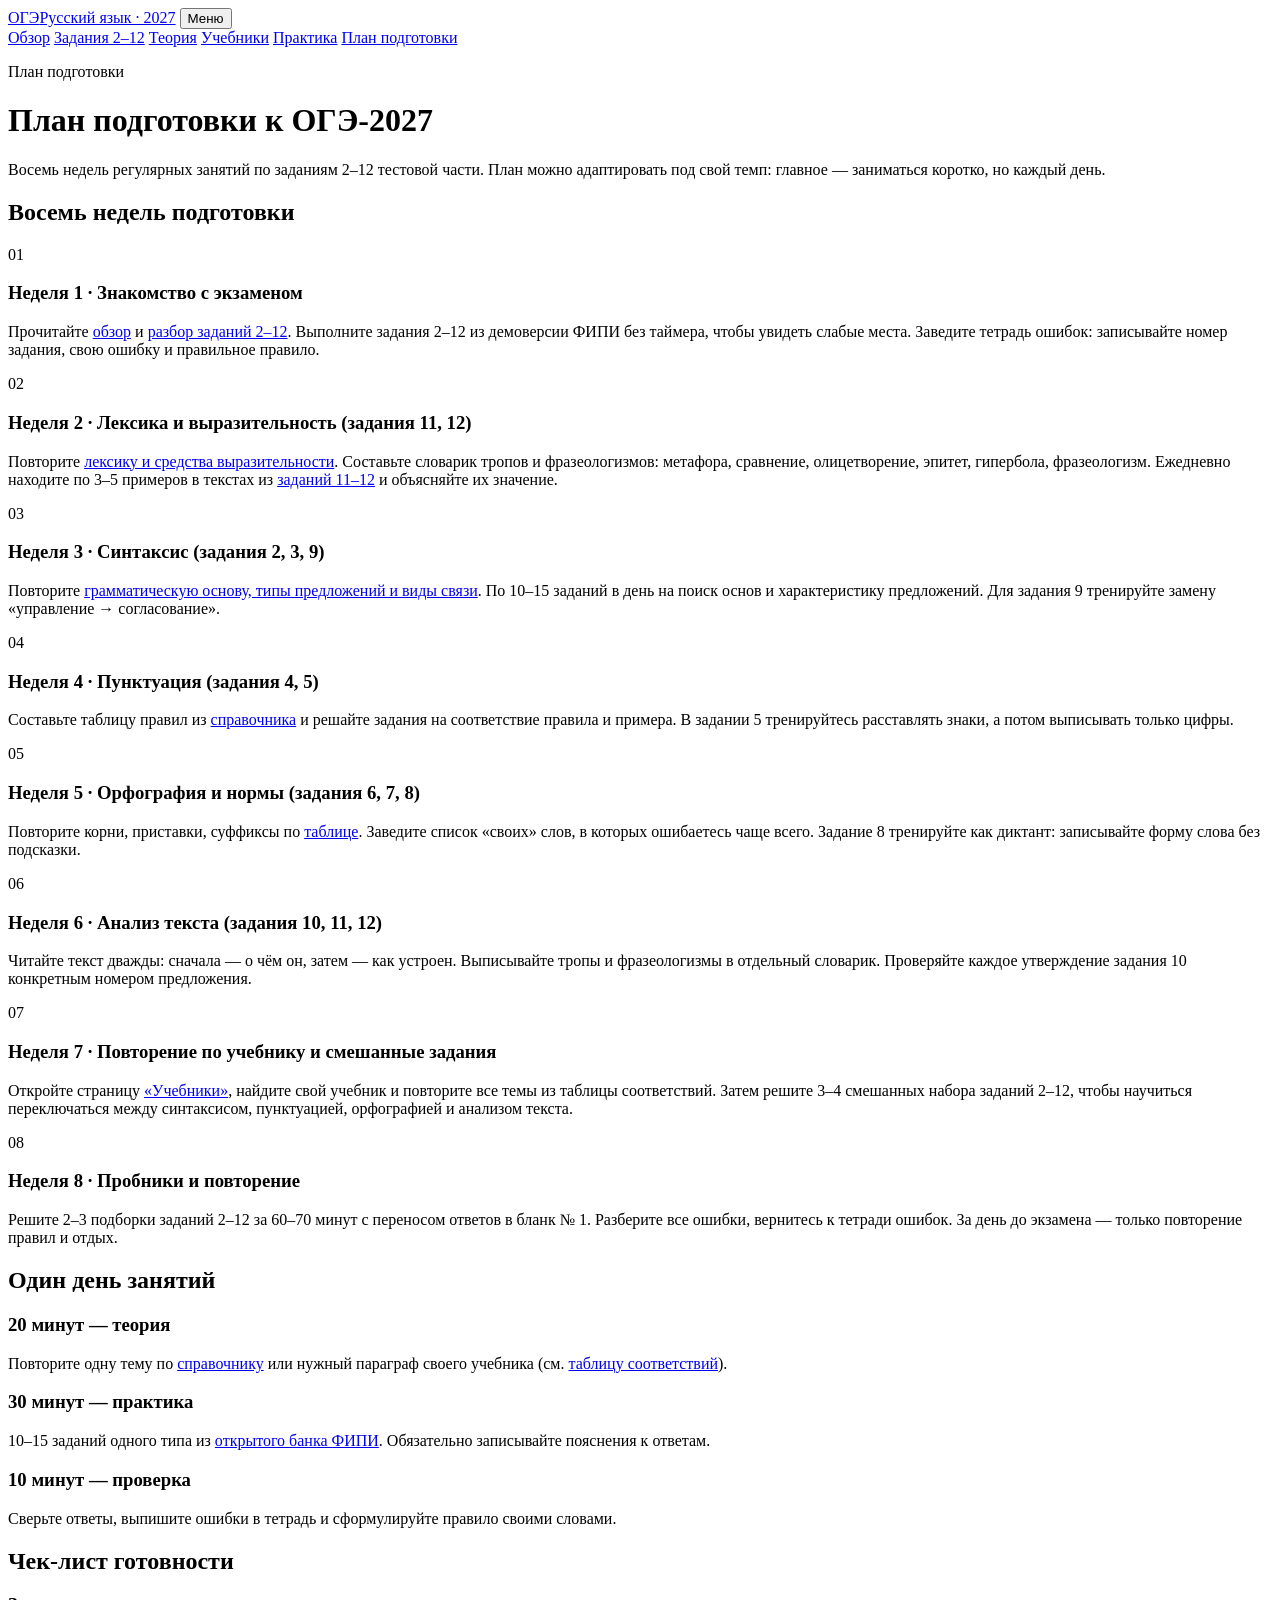
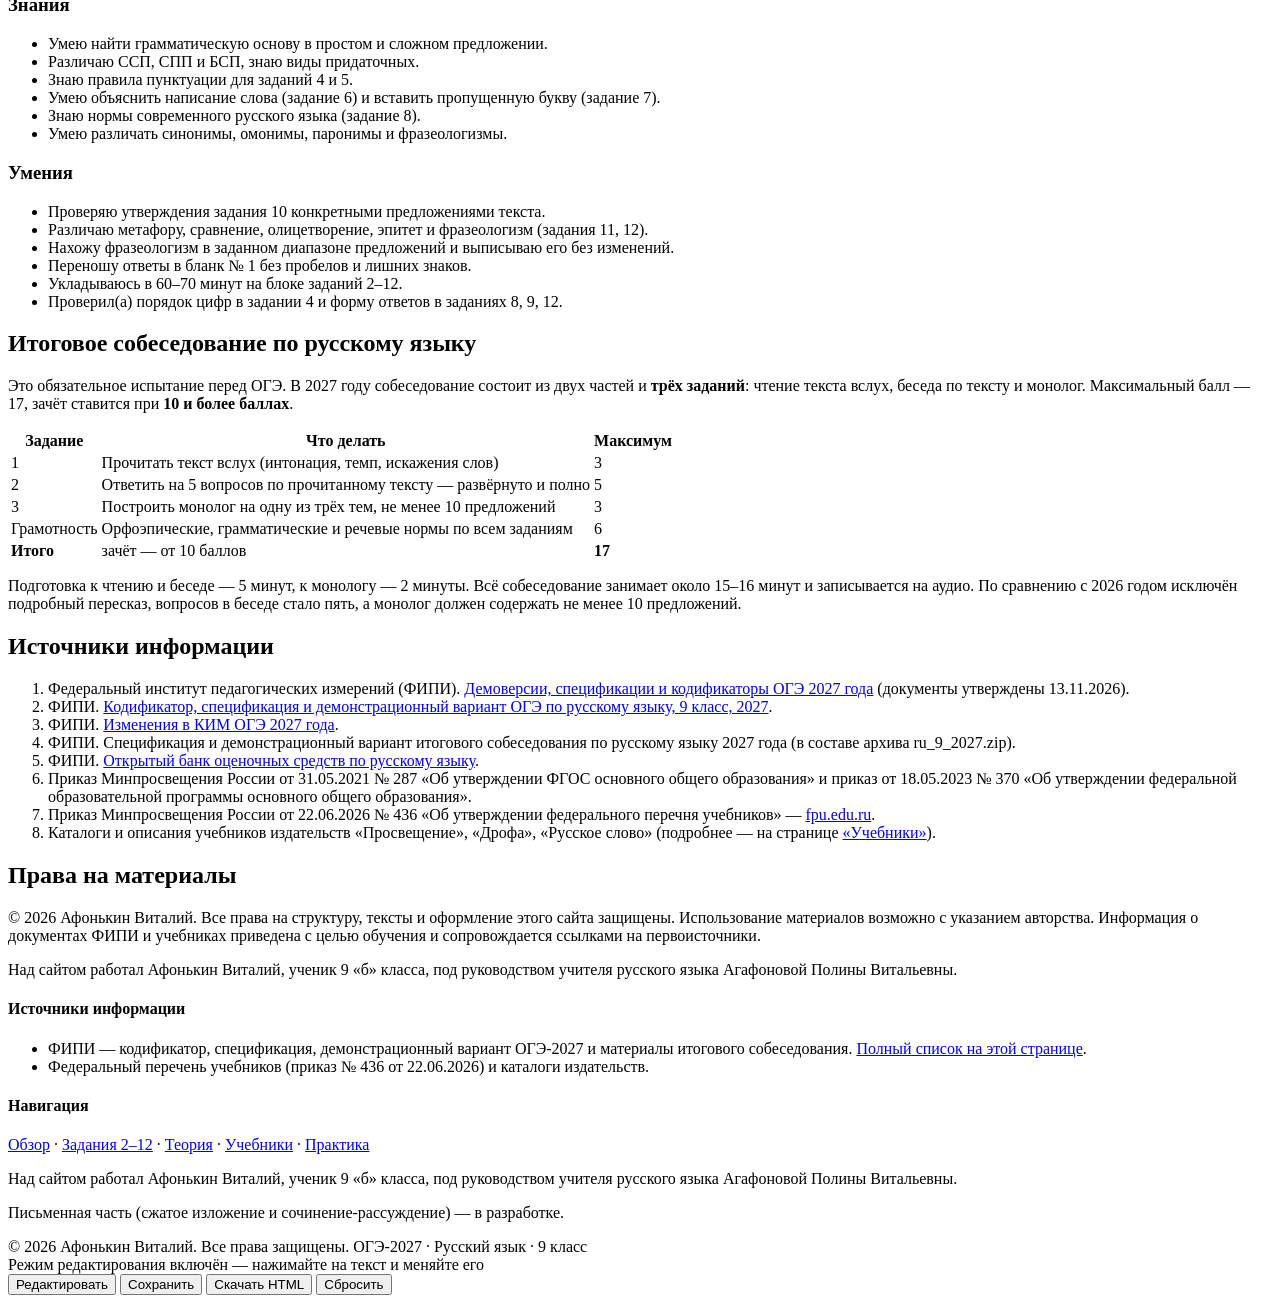
==== plan.html @ f027f38f "Add files via upload" ====
<!doctype html>
<html lang="ru">
<head>
  <meta charset="utf-8">
  <meta name="viewport" content="width=device-width, initial-scale=1">
  <meta name="description" content="План подготовки к заданиям 2–12 ОГЭ по русскому языку 2027: 8 недель, ежедневный режим, чек-листы, источники.">
  <title>ОГЭ‑2027 · Русский язык · План подготовки</title>
  <link rel="stylesheet" href="assets/styles.css">
  <script src="assets/app.js" defer></script>
</head>
<body>

<header class="site-header">
  <div class="wrap header-inner">
    <a class="brand" href="index.html"><span class="brand-mark">ОГЭ</span><span class="brand-name">Русский язык · 2027</span></a>
    <button class="menu-toggle" aria-expanded="false">Меню</button>
    <nav class="nav" aria-label="Основная навигация">
      <a href="index.html">Обзор</a>
      <a href="tasks.html">Задания 2–12</a>
      <a href="theory.html">Теория</a>
      <a href="textbooks.html">Учебники</a>
      <a href="practice.html">Практика</a>
      <a href="plan.html">План подготовки</a>
    </nav>
  </div>
</header>

<main class="wrap">
  <div class="page-head">
    <p class="eyebrow" data-editable data-edit-id="plan-eyebrow">План подготовки</p>
    <h1 data-editable data-edit-id="plan-title">План подготовки к ОГЭ‑2027</h1>
    <p class="lead" data-editable data-edit-id="plan-lead">Восемь недель регулярных занятий по заданиям 2–12 тестовой части. План можно адаптировать под свой темп: главное — заниматься коротко, но каждый день.</p>
  </div>

  <h2 data-editable data-edit-id="plan-h2-weeks">Восемь недель подготовки</h2>
  <div class="card">

    <div class="step"><div class="step-num">01</div><div>
      <h3>Неделя 1 · Знакомство с экзаменом</h3>
      <p data-editable data-edit-id="plan-week1">Прочитайте <a href="index.html">обзор</a> и <a href="tasks.html">разбор заданий 2–12</a>. Выполните задания 2–12 из демоверсии ФИПИ без таймера, чтобы увидеть слабые места. Заведите тетрадь ошибок: записывайте номер задания, свою ошибку и правильное правило.</p>
    </div></div>

    <div class="step"><div class="step-num">02</div><div>
      <h3>Неделя 2 · Лексика и выразительность (задания 11, 12)</h3>
      <p data-editable data-edit-id="plan-week2">Повторите <a href="theory.html#phonetics">лексику и средства выразительности</a>. Составьте словарик тропов и фразеологизмов: метафора, сравнение, олицетворение, эпитет, гипербола, фразеологизм. Ежедневно находите по 3–5 примеров в текстах из <a href="tasks.html#task11">заданий 11–12</a> и объясняйте их значение.</p>
    </div></div>

    <div class="step"><div class="step-num">03</div><div>
      <h3>Неделя 3 · Синтаксис (задания 2, 3, 9)</h3>
      <p data-editable data-edit-id="plan-week3">Повторите <a href="theory.html#syntax">грамматическую основу, типы предложений и виды связи</a>. По 10–15 заданий в день на поиск основ и характеристику предложений. Для задания 9 тренируйте замену «управление → согласование».</p>
    </div></div>

    <div class="step"><div class="step-num">04</div><div>
      <h3>Неделя 4 · Пунктуация (задания 4, 5)</h3>
      <p data-editable data-edit-id="plan-week4">Составьте таблицу правил из <a href="theory.html#punctuation">справочника</a> и решайте задания на соответствие правила и примера. В задании 5 тренируйтесь расставлять знаки, а потом выписывать только цифры.</p>
    </div></div>

    <div class="step"><div class="step-num">05</div><div>
      <h3>Неделя 5 · Орфография и нормы (задания 6, 7, 8)</h3>
      <p data-editable data-edit-id="plan-week5">Повторите корни, приставки, суффиксы по <a href="theory.html#orthography">таблице</a>. Заведите список «своих» слов, в которых ошибаетесь чаще всего. Задание 8 тренируйте как диктант: записывайте форму слова без подсказки.</p>
    </div></div>

    <div class="step"><div class="step-num">06</div><div>
      <h3>Неделя 6 · Анализ текста (задания 10, 11, 12)</h3>
      <p data-editable data-edit-id="plan-week6">Читайте текст дважды: сначала — о чём он, затем — как устроен. Выписывайте тропы и фразеологизмы в отдельный словарик. Проверяйте каждое утверждение задания 10 конкретным номером предложения.</p>
    </div></div>

    <div class="step"><div class="step-num">07</div><div>
      <h3>Неделя 7 · Повторение по учебнику и смешанные задания</h3>
      <p data-editable data-edit-id="plan-week7">Откройте страницу <a href="textbooks.html">«Учебники»</a>, найдите свой учебник и повторите все темы из таблицы соответствий. Затем решите 3–4 смешанных набора заданий 2–12, чтобы научиться переключаться между синтаксисом, пунктуацией, орфографией и анализом текста.</p>
    </div></div>

    <div class="step"><div class="step-num">08</div><div>
      <h3>Неделя 8 · Пробники и повторение</h3>
      <p data-editable data-edit-id="plan-week8">Решите 2–3 подборки заданий 2–12 за 60–70 минут с переносом ответов в бланк № 1. Разберите все ошибки, вернитесь к тетради ошибок. За день до экзамена — только повторение правил и отдых.</p>
    </div></div>

  </div>

  <h2 data-editable data-edit-id="plan-h2-day">Один день занятий</h2>
  <div class="grid grid-3">
    <div class="card">
      <h3>20 минут — теория</h3>
      <p data-editable data-edit-id="plan-day-theory">Повторите одну тему по <a href="theory.html">справочнику</a> или нужный параграф своего учебника (см. <a href="textbooks.html">таблицу соответствий</a>).</p>
    </div>
    <div class="card">
      <h3>30 минут — практика</h3>
      <p data-editable data-edit-id="plan-day-practice">10–15 заданий одного типа из <a href="https://oge.fipi.ru/bank/index.php?proj=BD98FF424631BFE24D6010A4B1266CA8" target="_blank" rel="noopener">открытого банка ФИПИ</a>. Обязательно записывайте пояснения к ответам.</p>
    </div>
    <div class="card">
      <h3>10 минут — проверка</h3>
      <p data-editable data-edit-id="plan-day-check">Сверьте ответы, выпишите ошибки в тетрадь и сформулируйте правило своими словами.</p>
    </div>
  </div>

  <h2 data-editable data-edit-id="plan-h2-checklist">Чек-лист готовности</h2>
  <div class="grid grid-2">
    <div class="card">
      <h3>Знания</h3>
      <ul class="checklist" data-editable data-edit-id="plan-knowledge">
        <li>Умею найти грамматическую основу в простом и сложном предложении.</li>
        <li>Различаю ССП, СПП и БСП, знаю виды придаточных.</li>
        <li>Знаю правила пунктуации для заданий 4 и 5.</li>
        <li>Умею объяснить написание слова (задание 6) и вставить пропущенную букву (задание 7).</li>
        <li>Знаю нормы современного русского языка (задание 8).</li>
        <li>Умею различать синонимы, омонимы, паронимы и фразеологизмы.</li>
      </ul>
    </div>
    <div class="card">
      <h3>Умения</h3>
      <ul class="checklist" data-editable data-edit-id="plan-skills">
        <li>Проверяю утверждения задания 10 конкретными предложениями текста.</li>
        <li>Различаю метафору, сравнение, олицетворение, эпитет и фразеологизм (задания 11, 12).</li>
        <li>Нахожу фразеологизм в заданном диапазоне предложений и выписываю его без изменений.</li>
        <li>Переношу ответы в бланк № 1 без пробелов и лишних знаков.</li>
        <li>Укладываюсь в 60–70 минут на блоке заданий 2–12.</li>
        <li>Проверил(а) порядок цифр в задании 4 и форму ответов в заданиях 8, 9, 12.</li>
      </ul>
    </div>
  </div>

  <h2 data-editable data-edit-id="plan-h2-sobesed">Итоговое собеседование по русскому языку</h2>
  <div class="card">
    <p data-editable data-edit-id="plan-sobesed-intro">Это обязательное испытание перед ОГЭ. В 2027 году собеседование состоит из двух частей и <strong>трёх заданий</strong>: чтение текста вслух, беседа по тексту и монолог. Максимальный балл — 17, зачёт ставится при <strong>10 и более баллах</strong>.</p>
    <div class="table-wrap" style="margin-top:16px">
      <table>
        <thead><tr><th>Задание</th><th>Что делать</th><th>Максимум</th></tr></thead>
        <tbody>
          <tr><td>1</td><td>Прочитать текст вслух (интонация, темп, искажения слов)</td><td>3</td></tr>
          <tr><td>2</td><td>Ответить на 5 вопросов по прочитанному тексту — развёрнуто и полно</td><td>5</td></tr>
          <tr><td>3</td><td>Построить монолог на одну из трёх тем, не менее 10 предложений</td><td>3</td></tr>
          <tr><td>Грамотность</td><td>Орфоэпические, грамматические и речевые нормы по всем заданиям</td><td>6</td></tr>
          <tr><td><strong>Итого</strong></td><td>зачёт — от 10 баллов</td><td><strong>17</strong></td></tr>
        </tbody>
      </table>
    </div>
    <p class="note" style="margin-top:14px" data-editable data-edit-id="plan-sobesed-note">Подготовка к чтению и беседе — 5 минут, к монологу — 2 минуты. Всё собеседование занимает около 15–16 минут и записывается на аудио. По сравнению с 2026 годом исключён подробный пересказ, вопросов в беседе стало пять, а монолог должен содержать не менее 10 предложений.</p>
  </div>

  <h2 id="sources" data-editable data-edit-id="plan-h2-sources">Источники информации</h2>
  <div class="card">
    <ol data-editable data-edit-id="plan-sources">
      <li>Федеральный институт педагогических измерений (ФИПИ). <a href="https://fipi.ru/oge/demoversii-specifikacii-kodifikatory" target="_blank" rel="noopener">Демоверсии, спецификации и кодификаторы ОГЭ 2027 года</a> (документы утверждены 13.11.2026).</li>
      <li>ФИПИ. <a href="https://doc.fipi.ru/oge/demoversii-specifikacii-kodifikatory/2027/ru_9_2027.zip" target="_blank" rel="noopener">Кодификатор, спецификация и демонстрационный вариант ОГЭ по русскому языку, 9 класс, 2027</a>.</li>
      <li>ФИПИ. <a href="https://doc.fipi.ru/oge/demoversii-specifikacii-kodifikatory/2027/Izmeneniya_KIM_OGE_2027.pdf" target="_blank" rel="noopener">Изменения в КИМ ОГЭ 2027 года</a>.</li>
      <li>ФИПИ. Спецификация и демонстрационный вариант итогового собеседования по русскому языку 2027 года (в составе архива ru_9_2027.zip).</li>
      <li>ФИПИ. <a href="https://oge.fipi.ru/bank/index.php?proj=BD98FF424631BFE24D6010A4B1266CA8" target="_blank" rel="noopener">Открытый банк оценочных средств по русскому языку</a>.</li>
      <li>Приказ Минпросвещения России от 31.05.2021 № 287 «Об утверждении ФГОС основного общего образования» и приказ от 18.05.2023 № 370 «Об утверждении федеральной образовательной программы основного общего образования».</li>
      <li>Приказ Минпросвещения России от 22.06.2026 № 436 «Об утверждении федерального перечня учебников» — <a href="https://fpu.edu.ru/" target="_blank" rel="noopener">fpu.edu.ru</a>.</li>
      <li>Каталоги и описания учебников издательств «Просвещение», «Дрофа», «Русское слово» (подробнее — на странице <a href="textbooks.html">«Учебники»</a>).</li>
    </ol>
  </div>

  <h2 data-editable data-edit-id="plan-h2-rights">Права на материалы</h2>
  <div class="card">
    <p data-editable data-edit-id="plan-rights">© 2026 Афонькин Виталий. Все права на структуру, тексты и оформление этого сайта защищены. Использование материалов возможно с указанием авторства. Информация о документах ФИПИ и учебниках приведена с целью обучения и сопровождается ссылками на первоисточники.</p>
    <p class="credit" data-editable data-edit-id="plan-credit">Над сайтом работал Афонькин Виталий, ученик 9 «б» класса, под руководством учителя русского языка Агафоновой Полины Витальевны.</p>
  </div>
</main>

<footer class="site-footer">
  <div class="wrap">
    <div class="footer-grid">
      <div>
        <h4>Источники информации</h4>
        <ul>
          <li>ФИПИ — кодификатор, спецификация, демонстрационный вариант ОГЭ‑2027 и материалы итогового собеседования. <a href="#sources">Полный список на этой странице</a>.</li>
          <li>Федеральный перечень учебников (приказ № 436 от 22.06.2026) и каталоги издательств.</li>
        </ul>
      </div>
      <div>
        <h4>Навигация</h4>
        <p><a href="index.html">Обзор</a> · <a href="tasks.html">Задания 2–12</a> · <a href="theory.html">Теория</a> · <a href="textbooks.html">Учебники</a> · <a href="practice.html">Практика</a></p>
        <p class="credit">Над сайтом работал Афонькин Виталий, ученик 9 «б» класса, под руководством учителя русского языка Агафоновой Полины Витальевны.</p>
        <p class="dev-note footer-note">Письменная часть (сжатое изложение и сочинение-рассуждение) — в разработке.</p>
      </div>
    </div>
    <div class="footer-bottom">
      <span>© 2026 Афонькин Виталий. Все права защищены.</span>
      <span>ОГЭ‑2027 · Русский язык · 9 класс</span>
    </div>
  </div>
</footer>

<div class="edit-hint">Режим редактирования включён — нажимайте на текст и меняйте его</div>
<div class="edit-bar" id="editBar" role="toolbar" aria-label="Редактирование страницы">
  <button id="editToggle" type="button">Редактировать</button>
  <button id="editSave" type="button">Сохранить</button>
  <button id="editExport" type="button">Скачать HTML</button>
  <button id="editReset" type="button">Сбросить</button>
  <span id="editStatus" class="note" style="align-self:center;min-width:10px"></span>
</div>

</body>
</html>
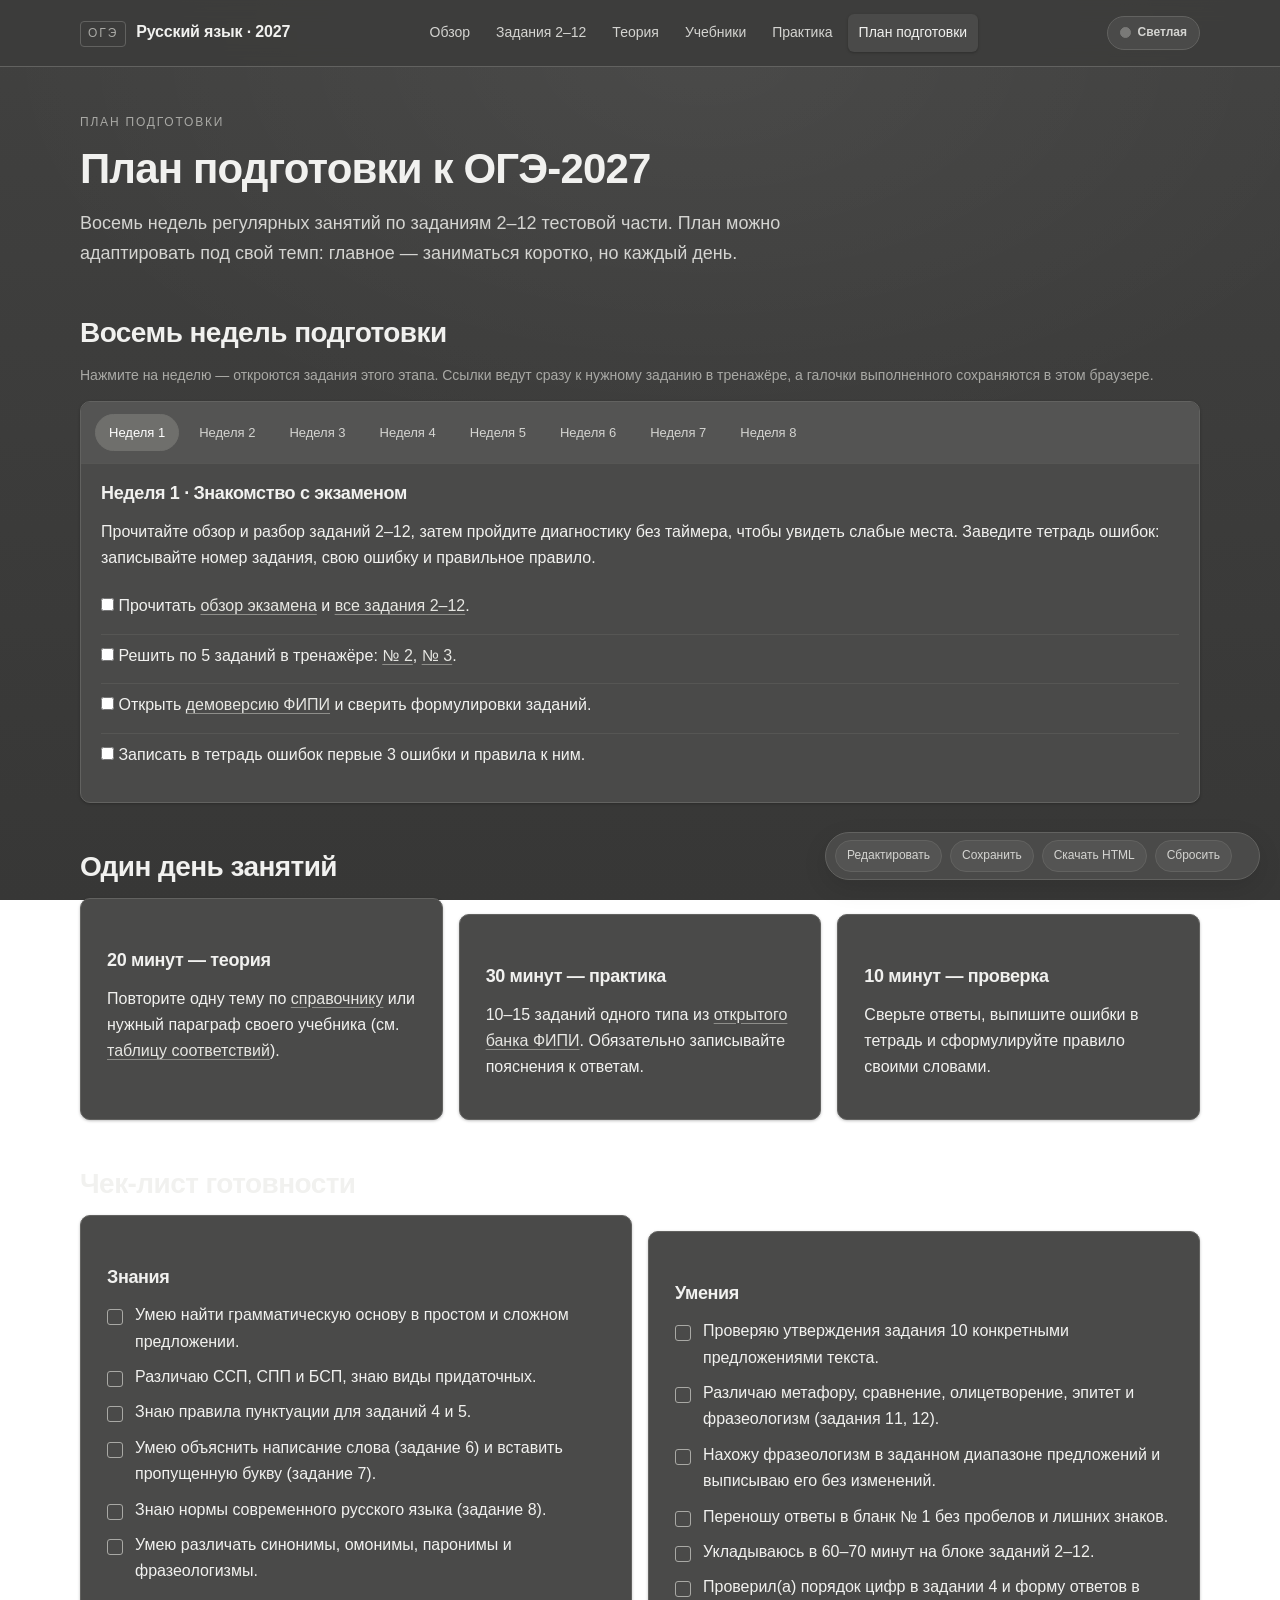
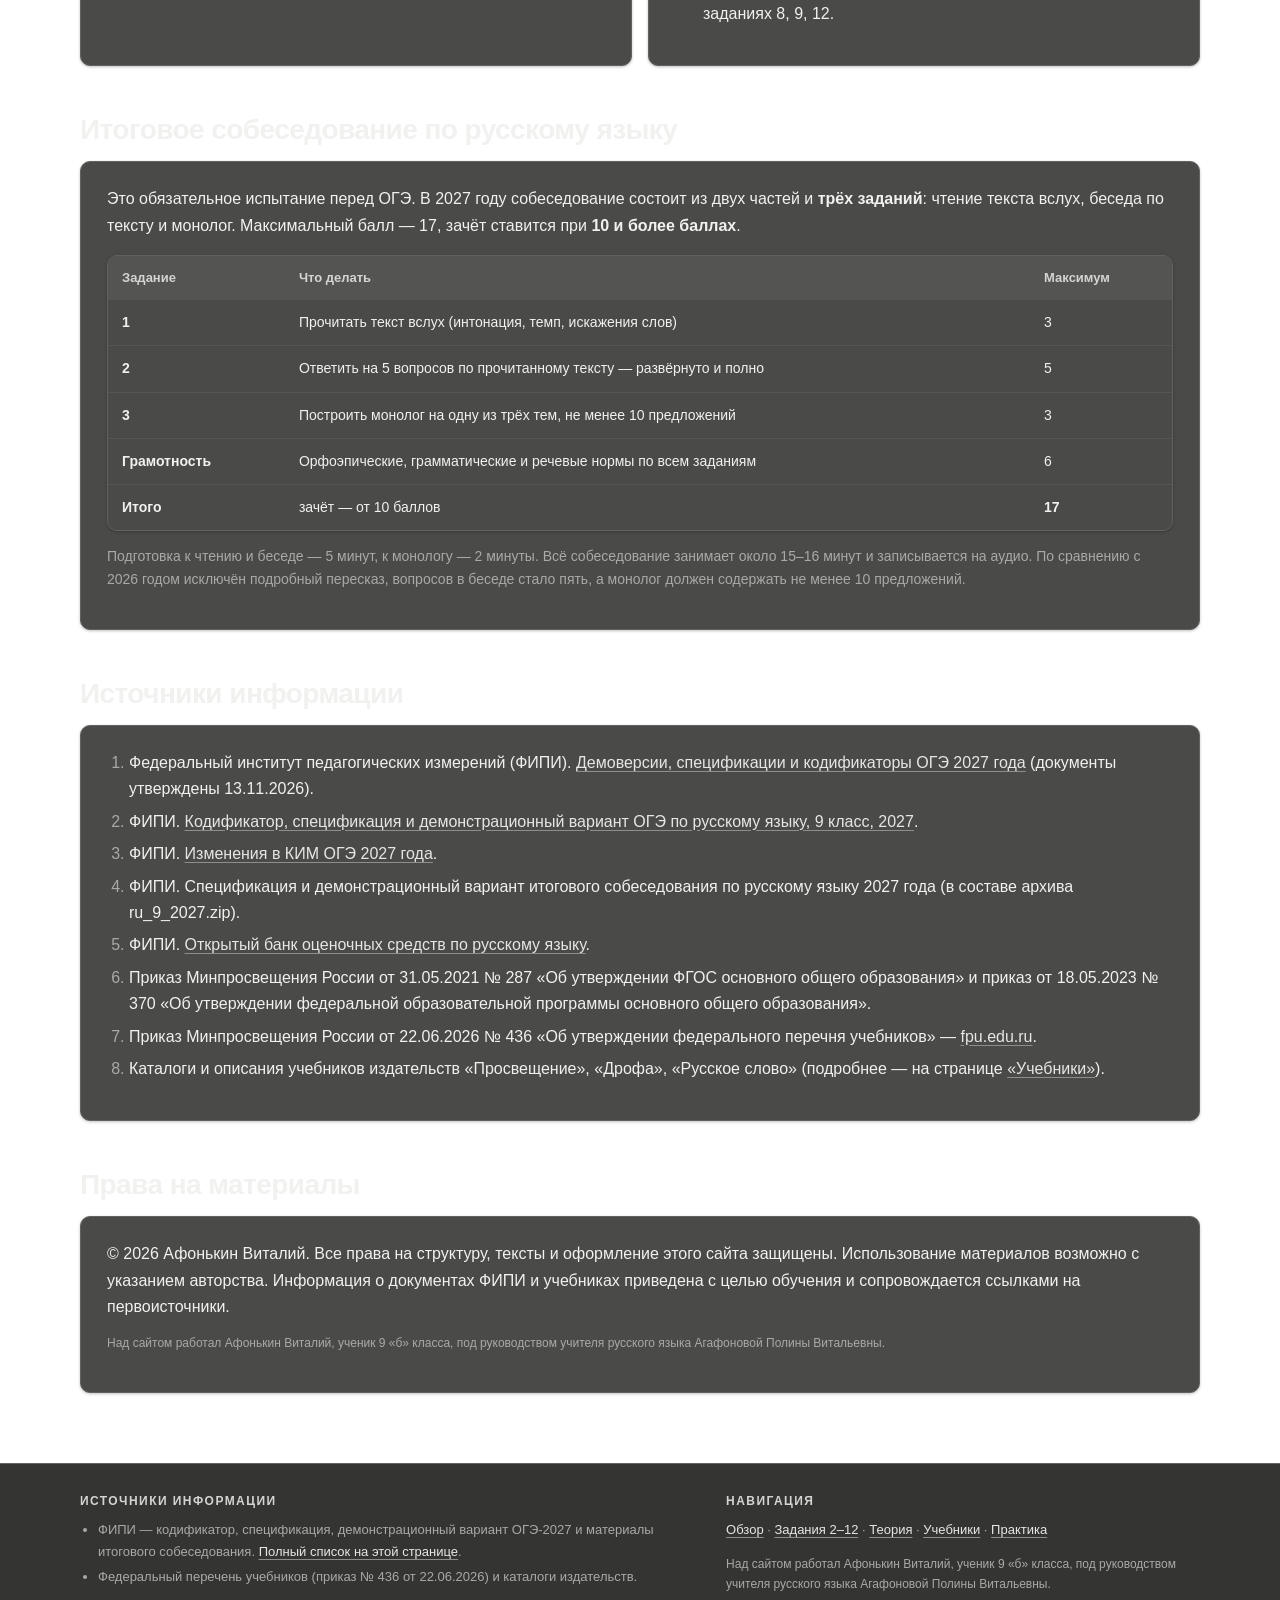
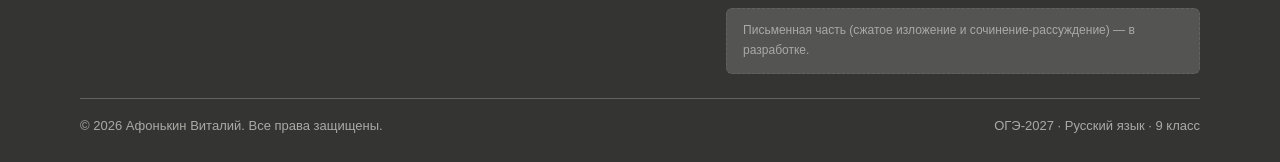
==== commit 3d416d41: "Add files via upload" ====
--- a/plan.html
+++ b/plan.html
@@ -33,48 +33,100 @@
   </div>
 
   <h2 data-editable data-edit-id="plan-h2-weeks">Восемь недель подготовки</h2>
-  <div class="card">
-
-    <div class="step"><div class="step-num">01</div><div>
-      <h3>Неделя 1 · Знакомство с экзаменом</h3>
-      <p data-editable data-edit-id="plan-week1">Прочитайте <a href="index.html">обзор</a> и <a href="tasks.html">разбор заданий 2–12</a>. Выполните задания 2–12 из демоверсии ФИПИ без таймера, чтобы увидеть слабые места. Заведите тетрадь ошибок: записывайте номер задания, свою ошибку и правильное правило.</p>
-    </div></div>
-
-    <div class="step"><div class="step-num">02</div><div>
-      <h3>Неделя 2 · Лексика и выразительность (задания 11, 12)</h3>
-      <p data-editable data-edit-id="plan-week2">Повторите <a href="theory.html#phonetics">лексику и средства выразительности</a>. Составьте словарик тропов и фразеологизмов: метафора, сравнение, олицетворение, эпитет, гипербола, фразеологизм. Ежедневно находите по 3–5 примеров в текстах из <a href="tasks.html#task11">заданий 11–12</a> и объясняйте их значение.</p>
-    </div></div>
-
-    <div class="step"><div class="step-num">03</div><div>
-      <h3>Неделя 3 · Синтаксис (задания 2, 3, 9)</h3>
-      <p data-editable data-edit-id="plan-week3">Повторите <a href="theory.html#syntax">грамматическую основу, типы предложений и виды связи</a>. По 10–15 заданий в день на поиск основ и характеристику предложений. Для задания 9 тренируйте замену «управление → согласование».</p>
-    </div></div>
-
-    <div class="step"><div class="step-num">04</div><div>
-      <h3>Неделя 4 · Пунктуация (задания 4, 5)</h3>
-      <p data-editable data-edit-id="plan-week4">Составьте таблицу правил из <a href="theory.html#punctuation">справочника</a> и решайте задания на соответствие правила и примера. В задании 5 тренируйтесь расставлять знаки, а потом выписывать только цифры.</p>
-    </div></div>
-
-    <div class="step"><div class="step-num">05</div><div>
-      <h3>Неделя 5 · Орфография и нормы (задания 6, 7, 8)</h3>
-      <p data-editable data-edit-id="plan-week5">Повторите корни, приставки, суффиксы по <a href="theory.html#orthography">таблице</a>. Заведите список «своих» слов, в которых ошибаетесь чаще всего. Задание 8 тренируйте как диктант: записывайте форму слова без подсказки.</p>
-    </div></div>
-
-    <div class="step"><div class="step-num">06</div><div>
-      <h3>Неделя 6 · Анализ текста (задания 10, 11, 12)</h3>
-      <p data-editable data-edit-id="plan-week6">Читайте текст дважды: сначала — о чём он, затем — как устроен. Выписывайте тропы и фразеологизмы в отдельный словарик. Проверяйте каждое утверждение задания 10 конкретным номером предложения.</p>
-    </div></div>
-
-    <div class="step"><div class="step-num">07</div><div>
-      <h3>Неделя 7 · Повторение по учебнику и смешанные задания</h3>
-      <p data-editable data-edit-id="plan-week7">Откройте страницу <a href="textbooks.html">«Учебники»</a>, найдите свой учебник и повторите все темы из таблицы соответствий. Затем решите 3–4 смешанных набора заданий 2–12, чтобы научиться переключаться между синтаксисом, пунктуацией, орфографией и анализом текста.</p>
-    </div></div>
-
-    <div class="step"><div class="step-num">08</div><div>
-      <h3>Неделя 8 · Пробники и повторение</h3>
-      <p data-editable data-edit-id="plan-week8">Решите 2–3 подборки заданий 2–12 за 60–70 минут с переносом ответов в бланк № 1. Разберите все ошибки, вернитесь к тетради ошибок. За день до экзамена — только повторение правил и отдых.</p>
-    </div></div>
-
+  <p class="note" data-editable data-edit-id="plan-weeks-hint">Нажмите на неделю — откроются задания этого этапа. Ссылки ведут сразу к нужному заданию в тренажёре, а галочки выполненного сохраняются в этом браузере.</p>
+  <div class="tabs" data-tabs="plan-weeks">
+    <div class="tab-list" role="tablist" aria-label="Недели подготовки">
+      <button class="tab-btn is-active" type="button" role="tab" aria-selected="true" data-tab="week1">Неделя 1</button>
+      <button class="tab-btn" type="button" role="tab" aria-selected="false" data-tab="week2">Неделя 2</button>
+      <button class="tab-btn" type="button" role="tab" aria-selected="false" data-tab="week3">Неделя 3</button>
+      <button class="tab-btn" type="button" role="tab" aria-selected="false" data-tab="week4">Неделя 4</button>
+      <button class="tab-btn" type="button" role="tab" aria-selected="false" data-tab="week5">Неделя 5</button>
+      <button class="tab-btn" type="button" role="tab" aria-selected="false" data-tab="week6">Неделя 6</button>
+      <button class="tab-btn" type="button" role="tab" aria-selected="false" data-tab="week7">Неделя 7</button>
+      <button class="tab-btn" type="button" role="tab" aria-selected="false" data-tab="week8">Неделя 8</button>
+    </div>
+    <div class="tab-panels">
+      <section class="tab-panel" data-panel="week1" role="tabpanel">
+        <h3>Неделя 1 · Знакомство с экзаменом</h3>
+        <p data-editable data-edit-id="plan-week1">Прочитайте обзор и разбор заданий 2–12, затем пройдите диагностику без таймера, чтобы увидеть слабые места. Заведите тетрадь ошибок: записывайте номер задания, свою ошибку и правильное правило.</p>
+        <ul class="week-task-list">
+          <li><label><input type="checkbox" data-progress="w1a"> Прочитать <a href="index.html">обзор экзамена</a> и <a href="tasks.html">все задания 2–12</a>.</label></li>
+          <li><label><input type="checkbox" data-progress="w1b"> Решить по 5 заданий в тренажёре: <a href="practice.html?task=2">№ 2</a>, <a href="practice.html?task=3">№ 3</a>.</label></li>
+          <li><label><input type="checkbox" data-progress="w1c"> Открыть <a href="https://fipi.ru/oge/demoversii-specifikacii-kodifikatory" target="_blank" rel="noopener">демоверсию ФИПИ</a> и сверить формулировки заданий.</label></li>
+          <li><label><input type="checkbox" data-progress="w1d"> Записать в тетрадь ошибок первые 3 ошибки и правила к ним.</label></li>
+        </ul>
+      </section>
+      <section class="tab-panel" data-panel="week2" role="tabpanel" hidden>
+        <h3>Неделя 2 · Лексика и выразительность (задания 11, 12)</h3>
+        <p data-editable data-edit-id="plan-week2">Повторите лексику и средства выразительности. Составьте словарик тропов и фразеологизмов: метафора, сравнение, олицетворение, эпитет, гипербола. Ежедневно находите по 3–5 примеров в текстах и объясняйте их значение.</p>
+        <ul class="week-task-list">
+          <li><label><input type="checkbox" data-progress="w2a"> Прочитать <a href="theory.html#phonetics">лексику и тропы в справочнике</a>.</label></li>
+          <li><label><input type="checkbox" data-progress="w2b"> Разобрать формулировки <a href="tasks.html#task11">задания 11</a> и <a href="tasks.html#task12">задания 12</a>.</label></li>
+          <li><label><input type="checkbox" data-progress="w2c"> Решить по 10 заданий: <a href="practice.html?task=11">тренажёр № 11</a>, <a href="practice.html?task=12">тренажёр № 12</a>.</label></li>
+          <li><label><input type="checkbox" data-progress="w2d"> Выписать 10 фразеологизмов и объяснить их значение.</label></li>
+        </ul>
+      </section>
+      <section class="tab-panel" data-panel="week3" role="tabpanel" hidden>
+        <h3>Неделя 3 · Синтаксис (задания 2, 3, 9)</h3>
+        <p data-editable data-edit-id="plan-week3">Повторите грамматическую основу, типы предложений и виды связи. По 10–15 заданий в день на поиск основ и характеристику предложений. Для задания 9 тренируйте замену «управление → согласование».</p>
+        <ul class="week-task-list">
+          <li><label><input type="checkbox" data-progress="w3a"> Повторить <a href="theory.html#syntax">синтаксис в справочнике</a>.</label></li>
+          <li><label><input type="checkbox" data-progress="w3b"> Выполнить <a href="practice.html?task=2">задания № 2</a> на грамматическую основу.</label></li>
+          <li><label><input type="checkbox" data-progress="w3c"> Выполнить <a href="practice.html?task=3">задания № 3</a> на характеристику предложений.</label></li>
+          <li><label><input type="checkbox" data-progress="w3d"> Потренировать <a href="practice.html?task=9">задание № 9</a> на замену словосочетания.</label></li>
+        </ul>
+      </section>
+      <section class="tab-panel" data-panel="week4" role="tabpanel" hidden>
+        <h3>Неделя 4 · Пунктуация (задания 4, 5)</h3>
+        <p data-editable data-edit-id="plan-week4">Составьте таблицу правил и решайте задания на соответствие правила и примера. В задании 5 тренируйтесь расставлять знаки, а потом выписывать только цифры.</p>
+        <ul class="week-task-list">
+          <li><label><input type="checkbox" data-progress="w4a"> Составить таблицу по <a href="theory.html#punctuation">пунктуации</a>.</label></li>
+          <li><label><input type="checkbox" data-progress="w4b"> Разобрать <a href="tasks.html#task4">задание 4</a> и сделать 10 заданий в <a href="practice.html?task=4">тренажёре № 4</a>.</label></li>
+          <li><label><input type="checkbox" data-progress="w4c"> Разобрать <a href="tasks.html#task5">задание 5</a> и сделать 10 заданий в <a href="practice.html?task=5">тренажёре № 5</a>.</label></li>
+          <li><label><input type="checkbox" data-progress="w4d"> Проверить порядок цифр в задании 4 по <a href="index.html">таблице баллов</a>.</label></li>
+        </ul>
+      </section>
+      <section class="tab-panel" data-panel="week5" role="tabpanel" hidden>
+        <h3>Неделя 5 · Орфография и нормы (задания 6, 7, 8)</h3>
+        <p data-editable data-edit-id="plan-week5">Повторите корни, приставки и суффиксы. Заведите список «своих» слов, в которых ошибаетесь чаще всего. Задание 8 тренируйте как диктант: записывайте форму слова без подсказки.</p>
+        <ul class="week-task-list">
+          <li><label><input type="checkbox" data-progress="w5a"> Повторить <a href="theory.html#orthography">орфографию</a> и <a href="theory.html#morphology">морфологию</a>.</label></li>
+          <li><label><input type="checkbox" data-progress="w5b"> Решить 10 заданий <a href="practice.html?task=6">№ 6</a> (объяснение написания).</label></li>
+          <li><label><input type="checkbox" data-progress="w5c"> Решить 10 заданий <a href="practice.html?task=7">№ 7</a> (пропущенные буквы).</label></li>
+          <li><label><input type="checkbox" data-progress="w5d"> Решить 10 заданий <a href="practice.html?task=8">№ 8</a> (форма слова и нормы).</label></li>
+        </ul>
+      </section>
+      <section class="tab-panel" data-panel="week6" role="tabpanel" hidden>
+        <h3>Неделя 6 · Анализ текста (задания 10, 11, 12)</h3>
+        <p data-editable data-edit-id="plan-week6">Читайте текст дважды: сначала — о чём он, затем — как устроен. Выписывайте тропы и фразеологизмы в отдельный словарик. Проверяйте каждое утверждение задания 10 конкретным номером предложения.</p>
+        <ul class="week-task-list">
+          <li><label><input type="checkbox" data-progress="w6a"> Прочитать раздел <a href="theory.html#text">«Анализ текста»</a>.</label></li>
+          <li><label><input type="checkbox" data-progress="w6b"> Проверить 10 утверждений в <a href="practice.html?task=10">тренажёре № 10</a>.</label></li>
+          <li><label><input type="checkbox" data-progress="w6c"> Найти средства выразительности: <a href="practice.html?task=11">№ 11</a>.</label></li>
+          <li><label><input type="checkbox" data-progress="w6d"> Выписать фразеологизмы: <a href="practice.html?task=12">№ 12</a>.</label></li>
+        </ul>
+      </section>
+      <section class="tab-panel" data-panel="week7" role="tabpanel" hidden>
+        <h3>Неделя 7 · Повторение по учебнику и смешанные задания</h3>
+        <p data-editable data-edit-id="plan-week7">Откройте страницу учебников, найдите свой и повторите темы из таблицы соответствий. Затем решите 3–4 смешанных набора заданий 2–12, чтобы научиться переключаться между разделами.</p>
+        <ul class="week-task-list">
+          <li><label><input type="checkbox" data-progress="w7a"> Выбрать свой учебник на странице <a href="textbooks.html">«Учебники»</a> и открыть его.</label></li>
+          <li><label><input type="checkbox" data-progress="w7b"> Повторить 3 темы по таблице соответствий в учебнике.</label></li>
+          <li><label><input type="checkbox" data-progress="w7c"> Решить 20 случайных заданий в <a href="practice.html">общем тренажёре</a>.</label></li>
+          <li><label><input type="checkbox" data-progress="w7d"> Записать в тетрадь ошибок всё, что не получилось с первого раза.</label></li>
+        </ul>
+      </section>
+      <section class="tab-panel" data-panel="week8" role="tabpanel" hidden>
+        <h3>Неделя 8 · Пробники и повторение</h3>
+        <p data-editable data-edit-id="plan-week8">Решите 2–3 подборки заданий 2–12 за 60–70 минут с переносом ответов в бланк № 1. Разберите все ошибки, вернитесь к тетради ошибок. За день до экзамена — только повторение правил и отдых.</p>
+        <ul class="week-task-list">
+          <li><label><input type="checkbox" data-progress="w8a"> Пройти пробник из <a href="practice.html">тренажёра</a> на время (60–70 минут).</label></li>
+          <li><label><input type="checkbox" data-progress="w8b"> Выполнить задания из <a href="https://oge.fipi.ru/bank/index.php?proj=BD98FF424631BFE24D6010A4B1266CA8" target="_blank" rel="noopener">открытого банка ФИПИ</a>.</label></li>
+          <li><label><input type="checkbox" data-progress="w8c"> Проверить <a href="plan.html#checklist">чек-лист готовности</a> ниже.</label></li>
+          <li><label><input type="checkbox" data-progress="w8d"> Ещё раз просмотреть <a href="index.html">таблицу баллов</a> и правила переноса ответов.</label></li>
+        </ul>
+      </section>
+    </div>
   </div>
 
   <h2 data-editable data-edit-id="plan-h2-day">Один день занятий</h2>
@@ -93,7 +145,7 @@
     </div>
   </div>
 
-  <h2 data-editable data-edit-id="plan-h2-checklist">Чек-лист готовности</h2>
+  <h2 id="checklist" data-editable data-edit-id="plan-h2-checklist">Чек-лист готовности</h2>
   <div class="grid grid-2">
     <div class="card">
       <h3>Знания</h3>
--- a/assets/styles.css
+++ b/assets/styles.css
@@ -0,0 +1,585 @@
+/* ==========================================================================
+   ОГЭ-2027 · Русский язык · тёмно-серая минималистичная тема
+   Редактируемые цвета и размеры находятся в ':root' — меняйте их здесь.
+   ========================================================================== */
+:root {
+  --bg: #3d3d3c;
+  --bg-top: #414140;
+  --bg-bottom: #373736;
+  --bg-glow: rgba(255, 255, 255, .05);
+  --surface: #4a4a49;
+  --surface-soft: #545453;
+  --text: #f1f1ef;
+  --text-soft: #d4d4d1;
+  --text-muted: #a9a9a5;
+  --line: #626260;
+  --line-soft: #565654;
+  --accent: #6f6f6c;
+  --accent-soft: #5d5d5a;
+  --link: #e6e6e2;
+  --on-accent: #ffffff;
+  --underline: #8e8e8a;
+  --header-bg: rgba(61, 61, 60, .93);
+  --row-hover: #555553;
+  --correct-bg: #4a554a;
+  --correct-border: #7f8d7f;
+  --wrong-bg: #544949;
+  --wrong-border: #9a7d7d;
+  --ok-bg: #485449;
+  --ok-text: #dceadd;
+  --bad-bg: #554849;
+  --bad-text: #f0dcdc;
+  --footer-bg: #343433;
+  --edit-outline: #8d8d89;
+  --edit-focus-bg: #50504c;
+  --shadow: 0 1px 3px rgba(0, 0, 0, .25);
+  --radius: 10px;
+  --radius-sm: 6px;
+  --maxw: 1120px;
+  --font: "Segoe UI", "Inter", -apple-system, BlinkMacSystemFont, Roboto, Arial, sans-serif;
+}
+
+/* Светлая тема — прежнее оформление сайта */
+html[data-theme="light"] {
+  --bg: #f2f2f1;
+  --bg-top: #f2f2f1;
+  --bg-bottom: #f2f2f1;
+  --bg-glow: rgba(255, 255, 255, 0);
+  --surface: #ffffff;
+  --surface-soft: #f7f7f6;
+  --text: #242424;
+  --text-soft: #5c5c5c;
+  --text-muted: #858585;
+  --line: #dcdcda;
+  --line-soft: #eaeae8;
+  --accent: #4a4a4a;
+  --accent-soft: #e6e6e4;
+  --link: #4a4a4a;
+  --on-accent: #ffffff;
+  --underline: #bdbdbd;
+  --header-bg: rgba(242, 242, 241, .94);
+  --row-hover: #fafaf9;
+  --correct-bg: #ecece9;
+  --correct-border: #9a9a97;
+  --wrong-bg: #f2eeee;
+  --wrong-border: #b9acac;
+  --ok-bg: #eef0ed;
+  --ok-text: #35453a;
+  --bad-bg: #f1ecec;
+  --bad-text: #55403f;
+  --footer-bg: #ececeb;
+  --edit-outline: #b5b5b2;
+  --edit-focus-bg: #fffef7;
+  --shadow: 0 1px 2px rgba(0, 0, 0, .04);
+}
+
+* { box-sizing: border-box; }
+
+html { scroll-behavior: smooth; }
+
+body {
+  margin: 0;
+  background:
+    radial-gradient(1100px 620px at 55% 6%, var(--bg-glow), transparent 65%),
+    linear-gradient(180deg, var(--bg-top) 0%, var(--bg) 38%, var(--bg-bottom) 100%);
+  background-attachment: fixed;
+  color: var(--text);
+  font-family: var(--font);
+  font-size: 16px;
+  line-height: 1.65;
+  -webkit-font-smoothing: antialiased;
+}
+
+a { color: var(--link); text-decoration-color: var(--underline); text-underline-offset: 3px; }
+a:hover { text-decoration-color: var(--link); }
+
+.wrap { width: min(var(--maxw), calc(100% - 40px)); margin: 0 auto; }
+
+/* ---------- Шапка ---------- */
+.site-header {
+  position: sticky;
+  top: 0;
+  z-index: 20;
+  background: var(--header-bg);
+  backdrop-filter: blur(10px);
+  border-bottom: 1px solid var(--line);
+}
+.header-inner {
+  display: flex;
+  align-items: center;
+  justify-content: space-between;
+  gap: 24px;
+  min-height: 66px;
+}
+.brand { display: flex; align-items: baseline; gap: 10px; text-decoration: none; color: var(--text); }
+.brand-mark {
+  font-size: 12px;
+  letter-spacing: .16em;
+  text-transform: uppercase;
+  color: var(--text-muted);
+  border: 1px solid var(--line);
+  border-radius: 4px;
+  padding: 2px 7px;
+}
+.brand-name { font-weight: 650; font-size: 16px; letter-spacing: -.01em; }
+
+.nav { display: flex; flex-wrap: wrap; gap: 4px; }
+.nav a {
+  text-decoration: none;
+  color: var(--text-soft);
+  font-size: 14px;
+  padding: 7px 11px;
+  border-radius: var(--radius-sm);
+  transition: background .15s ease, color .15s ease;
+}
+.nav a:hover { background: var(--accent-soft); color: var(--text); }
+.nav a.active { background: var(--surface); color: var(--text); box-shadow: var(--shadow); }
+
+.menu-toggle {
+  display: none;
+  border: 1px solid var(--line);
+  background: var(--surface);
+  border-radius: var(--radius-sm);
+  padding: 7px 11px;
+  font: inherit;
+  font-size: 14px;
+  color: var(--text-soft);
+  cursor: pointer;
+}
+
+.theme-toggle {
+  flex: 0 0 auto;
+  display: inline-flex;
+  align-items: center;
+  gap: 7px;
+  border: 1px solid var(--line);
+  background: var(--surface);
+  border-radius: 999px;
+  padding: 6px 12px;
+  font: inherit;
+  font-size: 12px;
+  font-weight: 600;
+  color: var(--text-soft);
+  cursor: pointer;
+  transition: background .15s ease, border-color .15s ease;
+}
+.theme-toggle::before {
+  content: "";
+  width: 9px;
+  height: 9px;
+  border-radius: 50%;
+  border: 1px solid currentColor;
+  background: currentColor;
+  opacity: .35;
+}
+.theme-toggle:hover { background: var(--accent-soft); border-color: var(--text-muted); }
+
+/* ---------- Основные блоки ---------- */
+main { padding: 46px 0 70px; }
+.page-head { max-width: 760px; margin-bottom: 36px; }
+.eyebrow {
+  font-size: 12px;
+  letter-spacing: .15em;
+  text-transform: uppercase;
+  color: var(--text-muted);
+  margin: 0 0 10px;
+}
+h1, h2, h3, h4 { line-height: 1.25; letter-spacing: -.02em; margin: 0 0 14px; }
+h1 { font-size: clamp(28px, 4vw, 42px); font-weight: 650; }
+h2 { font-size: clamp(22px, 3vw, 28px); font-weight: 620; margin-top: 46px; }
+h3 { font-size: 18px; font-weight: 620; margin-top: 26px; }
+h4 { font-size: 15px; font-weight: 640; margin-top: 20px; }
+p { margin: 0 0 14px; }
+.lead { font-size: 18px; color: var(--text-soft); max-width: 720px; }
+.note { font-size: 14px; color: var(--text-muted); }
+
+.card {
+  background: var(--surface);
+  border: 1px solid var(--line);
+  border-radius: var(--radius);
+  padding: 24px 26px;
+  box-shadow: var(--shadow);
+}
+.card + .card { margin-top: 16px; }
+.grid { display: grid; gap: 16px; }
+.grid-2 { grid-template-columns: repeat(2, minmax(0, 1fr)); }
+.grid-3 { grid-template-columns: repeat(3, minmax(0, 1fr)); }
+.grid-4 { grid-template-columns: repeat(4, minmax(0, 1fr)); }
+
+.fact {
+  background: var(--surface);
+  border: 1px solid var(--line);
+  border-radius: var(--radius);
+  padding: 18px 20px;
+  box-shadow: var(--shadow);
+}
+.fact-value { font-size: 28px; font-weight: 650; letter-spacing: -.03em; line-height: 1.15; }
+.fact-label { font-size: 13px; color: var(--text-muted); margin-top: 4px; }
+
+/* ---------- Учебники ---------- */
+.breadcrumb { font-size: 13px; color: var(--text-muted); margin: 0 0 20px; }
+.book-card {
+  display: block;
+  text-decoration: none;
+  color: var(--text);
+  transition: border-color .15s ease, transform .15s ease;
+}
+.book-card:hover { border-color: var(--text-muted); transform: translateY(-1px); }
+.book-cover {
+  display: block;
+  width: 100%;
+  max-width: 128px;
+  height: auto;
+  aspect-ratio: 3 / 4;
+  object-fit: cover;
+  object-position: top center;
+  border: 1px solid var(--line);
+  border-radius: var(--radius-sm);
+  background: var(--surface-soft);
+}
+.book-card .book-cover { margin-bottom: 16px; }
+.book-hero { display: grid; grid-template-columns: 150px 1fr; gap: 26px; align-items: start; margin-bottom: 26px; }
+.book-hero .detail-cover { width: 150px; max-width: none; }
+.cover-credit { font-size: 11px; color: var(--text-muted); margin: 8px 0 0; line-height: 1.4; }
+.book-title { font-size: 18px; font-weight: 640; letter-spacing: -.02em; line-height: 1.3; }
+.book-authors { font-size: 13px; color: var(--text-soft); margin-top: 8px; }
+.book-cta {
+  display: inline-block;
+  margin-top: 14px;
+  font-size: 13px;
+  font-weight: 600;
+  color: var(--accent);
+}
+.source-list { font-size: 13px; }
+.source-list li { margin-bottom: 8px; }
+
+.tag {
+  display: inline-block;
+  font-size: 12px;
+  line-height: 1.3;
+  color: var(--text-soft);
+  background: var(--surface-soft);
+  border: 1px solid var(--line);
+  border-radius: 999px;
+  padding: 4px 10px;
+  margin: 0 6px 6px 0;
+}
+.tag.dark { background: var(--accent); border-color: var(--accent); color: var(--on-accent); }
+
+table {
+  width: 100%;
+  border-collapse: collapse;
+  font-size: 14px;
+  background: var(--surface);
+}
+.table-wrap { overflow-x: auto; border: 1px solid var(--line); border-radius: var(--radius); box-shadow: var(--shadow); }
+th, td { padding: 11px 14px; text-align: left; vertical-align: top; border-bottom: 1px solid var(--line-soft); }
+thead th { background: var(--surface-soft); font-weight: 620; color: var(--text-soft); font-size: 13px; white-space: nowrap; }
+tbody tr:last-child td { border-bottom: 0; }
+tbody tr:hover { background: var(--row-hover); }
+td:first-child { white-space: nowrap; font-weight: 600; }
+
+ul, ol { padding-left: 22px; margin: 0 0 14px; }
+li { margin-bottom: 6px; }
+li::marker { color: var(--text-muted); }
+
+.rule {
+  border-left: 2px solid var(--accent);
+  background: var(--surface-soft);
+  padding: 12px 16px;
+  margin: 16px 0;
+  font-size: 15px;
+  color: var(--text-soft);
+}
+.rule strong { color: var(--text); }
+
+.dev-note {
+  margin: 20px 0 0;
+  padding: 12px 16px;
+  border: 1px dashed var(--line);
+  border-radius: var(--radius-sm);
+  background: var(--surface-soft);
+  color: var(--text-muted);
+  font-size: 13px;
+}
+.dev-note.footer-note { margin: 14px 0 0; font-size: 12px; }
+
+details {
+  background: var(--surface);
+  border: 1px solid var(--line);
+  border-radius: var(--radius);
+  margin-bottom: 12px;
+  box-shadow: var(--shadow);
+}
+summary {
+  cursor: pointer;
+  padding: 16px 20px;
+  font-weight: 600;
+  list-style: none;
+  display: flex;
+  align-items: center;
+  justify-content: space-between;
+  gap: 16px;
+}
+summary::-webkit-details-marker { display: none; }
+summary::after {
+  content: "+";
+  color: var(--text-muted);
+  font-weight: 400;
+  font-size: 20px;
+  line-height: 1;
+}
+details[open] summary::after { content: "−"; }
+.details-body { padding: 0 20px 20px; border-top: 1px solid var(--line-soft); }
+.details-body > :first-child { margin-top: 16px; }
+
+/* ---------- Фильтры ---------- */
+.filters { display: flex; flex-wrap: wrap; gap: 8px; margin: 0 0 22px; }
+.filter-btn {
+  border: 1px solid var(--line);
+  background: var(--surface);
+  color: var(--text-soft);
+  font: inherit;
+  font-size: 13px;
+  padding: 7px 13px;
+  border-radius: 999px;
+  cursor: pointer;
+  transition: all .15s ease;
+}
+.filter-btn:hover { border-color: var(--text-muted); }
+.filter-btn.active { background: var(--accent); border-color: var(--accent); color: var(--on-accent); }
+.hidden { display: none !important; }
+
+/* ---------- Карточки заданий ---------- */
+.task-card { scroll-margin-top: 90px; }
+.task-top { display: flex; align-items: flex-start; gap: 16px; margin-bottom: 12px; }
+.task-num {
+  flex: 0 0 auto;
+  width: 44px; height: 44px;
+  display: grid; place-items: center;
+  border: 1px solid var(--line);
+  border-radius: var(--radius-sm);
+  background: var(--surface-soft);
+  font-weight: 650;
+  font-size: 15px;
+}
+.task-title { font-size: 18px; font-weight: 620; margin: 1px 0 3px; }
+.task-meta { font-size: 13px; color: var(--text-muted); }
+.task-body h4 { margin-top: 18px; }
+.task-body ul { margin-bottom: 0; }
+
+/* ---------- Ход подготовки ---------- */
+.step { display: grid; grid-template-columns: 36px 1fr; gap: 14px; padding: 16px 0; border-bottom: 1px solid var(--line-soft); }
+.step:last-child { border-bottom: 0; }
+.step-num { color: var(--text-muted); font-size: 13px; padding-top: 3px; }
+
+/* ---------- Вкладки недель ---------- */
+.tabs {
+  border: 1px solid var(--line);
+  border-radius: var(--radius);
+  background: var(--surface);
+  box-shadow: var(--shadow);
+  overflow: hidden;
+}
+.tab-list {
+  display: flex;
+  flex-wrap: wrap;
+  gap: 6px;
+  padding: 12px 14px;
+  border-bottom: 1px solid var(--line-soft);
+  background: var(--surface-soft);
+}
+.tab-btn {
+  font: inherit;
+  font-size: 13px;
+  padding: 7px 13px;
+  border: 1px solid transparent;
+  border-radius: 999px;
+  background: transparent;
+  color: var(--text-soft);
+  cursor: pointer;
+  transition: all .15s ease;
+}
+.tab-btn:hover { background: var(--accent-soft); }
+.tab-btn.is-active { background: var(--accent); border-color: var(--accent); color: var(--on-accent); }
+.tab-panels { padding: 18px 20px 20px; }
+.tab-panel[hidden] { display: none !important; }
+.tab-panel h3 { margin-top: 0; }
+.week-task-list { list-style: none; padding: 0; margin: 14px 0 0; }
+.week-task-list li {
+  display: flex;
+  align-items: flex-start;
+  gap: 9px;
+  padding: 8px 0;
+  border-top: 1px solid var(--line-soft);
+}
+.week-task-list li:first-child { border-top: 0; }
+.week-task-list input[type="checkbox"] { margin: 5px 0 0; accent-color: var(--accent); }
+.week-task-list label { cursor: pointer; }
+.tab-panel .note { margin-top: 12px; }
+
+/* ---------- Доступ к учебнику ---------- */
+.book-actions { display: flex; flex-wrap: wrap; gap: 10px; }
+.action-btn {
+  display: inline-flex;
+  align-items: center;
+  justify-content: center;
+  padding: 9px 14px;
+  border: 1px solid var(--accent);
+  border-radius: var(--radius-sm);
+  background: var(--accent);
+  color: var(--on-accent);
+  font-size: 13px;
+  font-weight: 600;
+  text-decoration: none;
+}
+.action-btn:hover { background: var(--text); border-color: var(--text); color: var(--bg); text-decoration: none; }
+.action-btn.secondary { background: var(--surface); color: var(--text); border-color: var(--line); }
+.action-btn.secondary:hover { background: var(--accent-soft); border-color: var(--text-muted); }
+.book-access .note { margin-top: 12px; margin-bottom: 0; }
+
+.checklist { list-style: none; padding: 0; }
+.checklist li { position: relative; padding-left: 28px; margin-bottom: 9px; }
+.checklist li::before {
+  content: "";
+  position: absolute; left: 0; top: 7px;
+  width: 14px; height: 14px;
+  border: 1px solid var(--text-muted);
+  border-radius: 3px;
+}
+
+/* ---------- Практика ---------- */
+.practice-toolbar { display: flex; flex-wrap: wrap; gap: 10px; align-items: center; margin-bottom: 18px; }
+.practice-toolbar label { font-size: 13px; color: var(--text-soft); }
+.practice-toolbar select,
+.practice-toolbar button,
+.practice-controls button,
+.q-btn {
+  font: inherit;
+  font-size: 13px;
+  border: 1px solid var(--line);
+  border-radius: var(--radius-sm);
+  background: var(--surface-soft);
+  color: var(--text);
+  padding: 7px 12px;
+  cursor: pointer;
+}
+.practice-toolbar select { min-width: 160px; }
+.practice-toolbar button:hover,
+.practice-controls button:hover,
+.q-btn:hover { background: var(--accent-soft); }
+.practice-controls button:disabled { opacity: .45; cursor: not-allowed; }
+.practice-video-label { font-size: 12px; color: var(--text-muted); align-self: center; }
+.practice-counter { font-size: 13px; color: var(--text-soft); min-width: 70px; text-align: center; }
+.practice-question { font-size: 17px; line-height: 1.6; margin: 0 0 16px; }
+.practice-options { display: grid; gap: 10px; margin-bottom: 16px; }
+.practice-hint { font-size: 13px; color: var(--text-soft); margin: -6px 0 16px; padding-left: 2px; }
+.answer-option {
+  display: flex;
+  gap: 10px;
+  align-items: flex-start;
+  padding: 11px 13px;
+  border: 1px solid var(--line);
+  border-radius: var(--radius-sm);
+  background: var(--surface-soft);
+  cursor: pointer;
+}
+.answer-option:hover { border-color: var(--text-muted); }
+.answer-option input { margin-top: 5px; }
+.answer-option.correct { border-color: var(--correct-border); background: var(--correct-bg); }
+.answer-option.wrong { border-color: var(--wrong-border); background: var(--wrong-bg); }
+.practice-controls { display: flex; flex-wrap: wrap; gap: 10px; align-items: center; }
+.feedback { margin-top: 14px; padding: 12px 14px; border-radius: var(--radius-sm); font-size: 14px; }
+.feedback.ok { background: var(--ok-bg); color: var(--ok-text); }
+.feedback.bad { background: var(--bad-bg); color: var(--bad-text); }
+.practice-progress { height: 6px; background: var(--line-soft); border-radius: 999px; overflow: hidden; margin: 18px 0 8px; }
+.practice-bar { height: 100%; width: 0; background: var(--accent); transition: width .2s ease; }
+.practice-stats { font-size: 13px; color: var(--text-soft); margin: 0; }
+.q-grid { display: grid; grid-template-columns: repeat(10, minmax(0, 1fr)); gap: 6px; margin-top: 18px; }
+.q-btn { padding: 6px 0; text-align: center; font-size: 12px; }
+.q-btn.correct { background: var(--correct-bg); border-color: var(--correct-border); }
+.q-btn.wrong { background: var(--wrong-bg); border-color: var(--wrong-border); }
+.q-btn.current { outline: 2px solid var(--accent); outline-offset: 1px; }
+
+/* ---------- Подвал ---------- */
+.site-footer {
+  border-top: 1px solid var(--line);
+  background: var(--footer-bg);
+  padding: 30px 0 26px;
+  font-size: 13px;
+  color: var(--text-muted);
+}
+.footer-grid { display: grid; grid-template-columns: 1.3fr 1fr; gap: 30px; }
+.site-footer h4 { font-size: 12px; text-transform: uppercase; letter-spacing: .12em; color: var(--text-soft); margin: 0 0 10px; }
+.site-footer ul { padding-left: 18px; margin-bottom: 10px; }
+.site-footer li { margin-bottom: 4px; }
+.footer-bottom { margin-top: 24px; padding-top: 16px; border-top: 1px solid var(--line); display: flex; flex-wrap: wrap; justify-content: space-between; gap: 12px; }
+.credit { font-size: 12px; color: var(--text-muted); }
+
+/* ---------- Режим редактирования ---------- */
+.edit-bar {
+  position: fixed;
+  right: 20px; bottom: 20px;
+  z-index: 30;
+  display: none;
+  gap: 8px;
+  background: var(--surface);
+  border: 1px solid var(--line);
+  border-radius: 999px;
+  padding: 7px 9px;
+  box-shadow: 0 8px 24px rgba(0,0,0,.1);
+}
+.edit-bar button {
+  font: inherit;
+  font-size: 12px;
+  border: 1px solid var(--line);
+  background: var(--surface-soft);
+  color: var(--text-soft);
+  border-radius: 999px;
+  padding: 5px 11px;
+  cursor: pointer;
+}
+.edit-bar button:hover { background: var(--accent-soft); }
+body.editing [data-editable] { outline: 1px dashed var(--edit-outline); outline-offset: 4px; border-radius: 2px; }
+body.editing [data-editable]:focus { outline: 2px solid var(--link); background: var(--edit-focus-bg); }
+.edit-hint {
+  display: none;
+  position: fixed; left: 20px; bottom: 20px; z-index: 30;
+  background: var(--accent); color: var(--on-accent);
+  font-size: 12px; padding: 8px 14px; border-radius: 999px;
+}
+body.editing .edit-hint { display: block; }
+
+/* ---------- Адаптив ---------- */
+@media (max-width: 900px) {
+  .grid-4 { grid-template-columns: repeat(2, minmax(0, 1fr)); }
+  .grid-3 { grid-template-columns: repeat(2, minmax(0, 1fr)); }
+  .footer-grid { grid-template-columns: 1fr; }
+}
+@media (max-width: 700px) {
+  .wrap { width: min(var(--maxw), calc(100% - 28px)); }
+  .header-inner { flex-wrap: wrap; padding: 10px 0; min-height: 0; }
+  .menu-toggle { display: inline-block; }
+  .nav { display: none; width: 100%; flex-direction: column; }
+  .nav.open { display: flex; }
+  .grid-2, .grid-3, .grid-4 { grid-template-columns: 1fr; }
+  .book-hero { grid-template-columns: 1fr; }
+  .book-hero .detail-cover { width: 120px; }
+  .q-grid { grid-template-columns: repeat(5, minmax(0, 1fr)); }
+  main { padding-top: 32px; }
+  .card { padding: 20px; }
+  h2 { margin-top: 36px; }
+}
+@media print {
+  .site-header, .edit-bar, .edit-hint, .filters, .menu-toggle { display: none !important; }
+  body { background: #fff; color: #000; font-size: 12px; }
+  .card, .fact, details, .table-wrap, thead th, .site-footer, .rule, .tag,
+  .answer-option, .feedback, .tabs, .tab-list, .practice-toolbar button, .q-btn {
+    background: #fff !important;
+    color: #000 !important;
+    box-shadow: none;
+  }
+  a { color: #000; }
+  .card, .fact, details, .table-wrap { break-inside: avoid; }
+  main { padding: 0; }
+}
